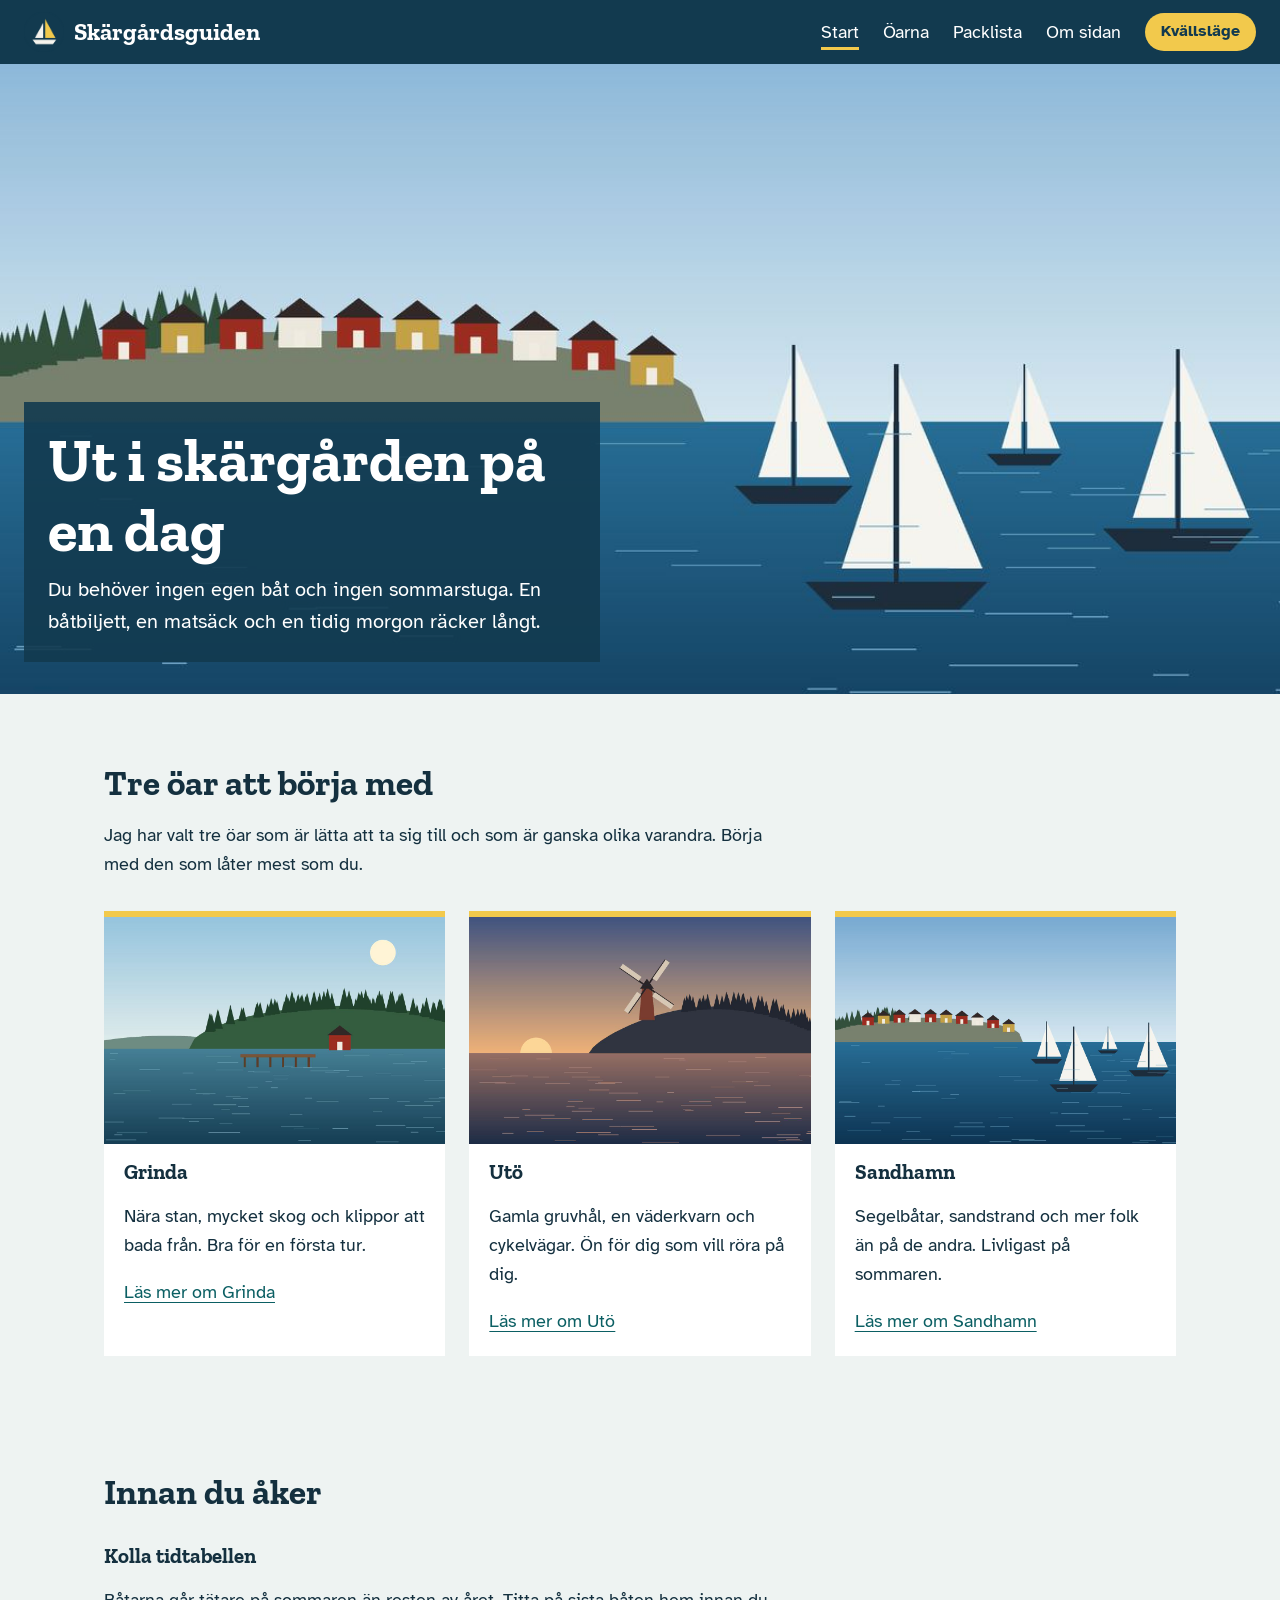
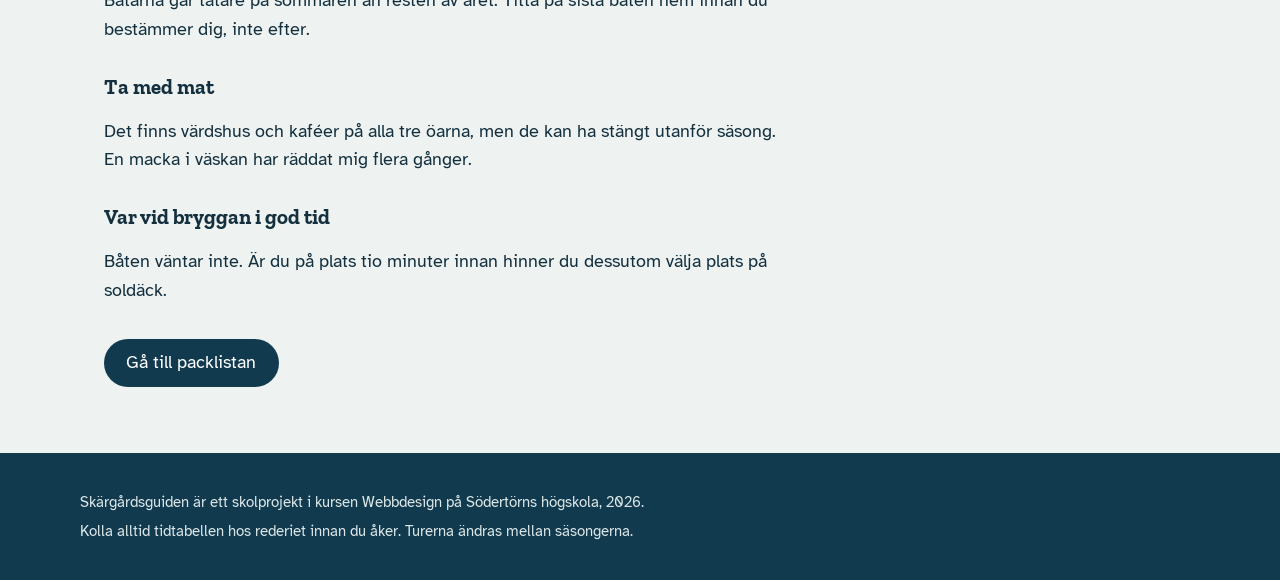
==== index.html @ 36936cd2 "updated site" ====
<!DOCTYPE html>
<html lang="sv">
<head>
  <meta charset="UTF-8">
  <meta name="viewport" content="width=device-width, initial-scale=1.0">
  <meta name="description" content="Tips för dig som vill göra en dagstur ut i Stockholms skärgård med båt.">
  <title>Skärgårdsguiden – dagsturer i Stockholms skärgård</title>

  <!-- Favicon: .ico för äldre webbläsare, .png för nyare och för mobilens hemskärm -->
  <link rel="icon" href="favicon.ico" sizes="any">
  <link rel="icon" href="img/favicon.png" type="image/png">
  <link rel="apple-touch-icon" href="img/favicon.png">

  <!-- Typsnitt från Google Fonts. Zilla Slab till rubriker, Atkinson Hyperlegible till brödtext
       (Atkinson är gjort för att vara lättläst, därför valde jag det) -->
  <link rel="preconnect" href="https://fonts.googleapis.com">
  <link rel="preconnect" href="https://fonts.gstatic.com" crossorigin>
  <link href="https://fonts.googleapis.com/css2?family=Atkinson+Hyperlegible:wght@400;700&family=Zilla+Slab:wght@500;700&display=swap" rel="stylesheet">

  <!-- All formatering ligger i en och samma CSS-fil -->
  <link rel="stylesheet" href="css/style.css">

  <!-- defer = scriptet körs först när hela sidan har laddats -->
  <script src="js/script.js" defer></script>
</head>
<body>
  <!-- Länk för den som navigerar med tangentbord, syns bara när den får fokus -->
  <a class="hoppa" href="#innehall">Hoppa till innehållet</a>

  <header class="sidhuvud">
    <a class="logga" href="index.html">
      <img src="img/favicon.png" alt="" width="40" height="40">
      Skärgårdsguiden
    </a>

    <!-- Menyknappen visas bara på smala skärmar (se CSS) -->
    <button id="meny-knapp" class="meny-knapp" aria-expanded="false" aria-controls="meny">Meny</button>

    <nav id="meny" class="meny" aria-label="Huvudmeny">
      <ul>
        <li><a href="index.html" aria-current="page">Start</a></li>
        <li><a href="oar.html">Öarna</a></li>
        <li><a href="packlista.html">Packlista</a></li>
        <li><a href="om.html">Om sidan</a></li>
      </ul>
    </nav>

    <button id="kvall-knapp" class="kvall-knapp" aria-pressed="false">Kvällsläge</button>
  </header>

  <main id="innehall">
    <!-- Stor bild överst med rubriken ovanpå -->
    <section class="hero">
      <img src="img/sandhamn.jpg" alt="Illustration av segelbåtar på blått vatten framför en ö med röda och gula trähus." width="1200" height="800">
      <div class="hero-text">
        <h1>Ut i skärgården på en dag</h1>
        <p>Du behöver ingen egen båt och ingen sommarstuga. En båtbiljett, en matsäck och en tidig morgon räcker långt.</p>
      </div>
    </section>

    <section class="sektion">
      <h2>Tre öar att börja med</h2>
      <p class="smal">Jag har valt tre öar som är lätta att ta sig till och som är ganska olika varandra. Börja med den som låter mest som du.</p>

      <div class="kort-rutnat">
        <article class="kort">
          <img src="img/grinda.jpg" alt="Illustration av en skogsklädd ö med en träbrygga och en röd stuga vid vattnet." width="1200" height="800" loading="lazy">
          <h3>Grinda</h3>
          <p>Nära stan, mycket skog och klippor att bada från. Bra för en första tur.</p>
          <a href="oar.html#grinda">Läs mer om Grinda</a>
        </article>

        <article class="kort">
          <img src="img/uto.jpg" alt="Illustration av en väderkvarn på en bergig ö i solnedgång." width="1200" height="800" loading="lazy">
          <h3>Utö</h3>
          <p>Gamla gruvhål, en väderkvarn och cykelvägar. Ön för dig som vill röra på dig.</p>
          <a href="oar.html#uto">Läs mer om Utö</a>
        </article>

        <article class="kort">
          <img src="img/sandhamn.jpg" alt="Illustration av segelbåtar framför en rad små trähus." width="1200" height="800" loading="lazy">
          <h3>Sandhamn</h3>
          <p>Segelbåtar, sandstrand och mer folk än på de andra. Livligast på sommaren.</p>
          <a href="oar.html#sandhamn">Läs mer om Sandhamn</a>
        </article>
      </div>
    </section>

    <section class="sektion smal">
      <h2>Innan du åker</h2>

      <h3>Kolla tidtabellen</h3>
      <p>Båtarna går tätare på sommaren än resten av året. Titta på sista båten hem innan du bestämmer dig, inte efter.</p>

      <h3>Ta med mat</h3>
      <p>Det finns värdshus och kaféer på alla tre öarna, men de kan ha stängt utanför säsong. En macka i väskan har räddat mig flera gånger.</p>

      <h3>Var vid bryggan i god tid</h3>
      <p>Båten väntar inte. Är du på plats tio minuter innan hinner du dessutom välja plats på soldäck.</p>

      <p><a class="knapp-lank" href="packlista.html">Gå till packlistan</a></p>
    </section>
  </main>

  <footer class="sidfot">
    <p>Skärgårdsguiden är ett skolprojekt i kursen Webbdesign på Södertörns högskola, 2026.</p>
    <p>Kolla alltid tidtabellen hos rederiet innan du åker. Turerna ändras mellan säsongerna.</p>
  </footer>
</body>
</html>
---- css/style.css ----
/* =========================================================
   style.css – Skärgårdsguiden
   All formatering för sidan finns i den här filen.
   Ordning: färger/variabler, grund, sidhuvud, innehåll,
   packlistan, sidfot, kvällsläge, mobil.
   ========================================================= */


/* ---------- Färger och mått ----------
   Jag samlar färgerna i variabler här uppe. Då behöver jag
   bara ändra på ett ställe, och kvällsläget kan byta ut dem
   längre ner i filen. */
:root {
  --bakgrund: #eef3f2;    /* ljus, lite grå himmel */
  --yta: #ffffff;         /* bakgrund på korten */
  --text: #14303f;        /* mörkt havsblått istället för svart */
  --text-ljus: #4a5f69;   /* för bildtexter och sidfot */
  --lank: #0b5f63;        /* mörk turkos, klarar kontrastkraven */
  --lav: #f2c94c;         /* gul som laven på klipporna */
  --hav: #123a4f;         /* sidhuvud och sidfot */

  --rubrik-font: "Zilla Slab", Georgia, serif;
  --text-font: "Atkinson Hyperlegible", Arial, sans-serif;
  --max-bredd: 70rem;
}


/* ---------- Grund ---------- */

/* box-sizing gör att padding räknas in i bredden, mycket lättare att räkna med */
* {
  box-sizing: border-box;
}

body {
  margin: 0;
  background-color: var(--bakgrund);
  color: var(--text);
  font-family: var(--text-font);
  font-size: 1.125rem;
  line-height: 1.6;
}

h1, h2, h3 {
  font-family: var(--rubrik-font);
  line-height: 1.15;
  margin: 1.5em 0 0.4em;
}

h1 { font-size: clamp(2.2rem, 6vw, 3.8rem); }
h2 { font-size: clamp(1.6rem, 3.5vw, 2.2rem); }
h3 { font-size: 1.3rem; }

/* Bilder ska aldrig bli bredare än det de ligger i */
img {
  max-width: 100%;
  height: auto;
  display: block;
}

a {
  color: var(--lank);
  text-underline-offset: 0.2em;
}

a:hover {
  text-decoration-thickness: 3px;
}

/* Tydlig ram när man tabbar runt med tangentbordet */
:focus-visible {
  outline: 3px solid var(--lav);
  outline-offset: 3px;
}

/* "Hoppa till innehållet" ligger utanför skärmen tills den får fokus */
.hoppa {
  position: absolute;
  left: -999px;
  background: var(--lav);
  color: var(--hav);
  padding: 0.5rem 1rem;
}

.hoppa:focus {
  left: 1rem;
  top: 1rem;
}


/* ---------- Sidhuvud och meny ---------- */

.sidhuvud {
  background-color: var(--hav);
  padding: 0.75rem 1.5rem;
  display: flex;
  align-items: center;
  gap: 1.5rem;
  flex-wrap: wrap;
}

.logga {
  display: flex;
  align-items: center;
  gap: 0.6rem;
  color: #fff;
  font-family: var(--rubrik-font);
  font-size: 1.5rem;
  font-weight: 700;
  text-decoration: none;
  margin-right: auto; /* trycker resten av sidhuvudet åt höger */
}

.meny ul {
  list-style: none;
  margin: 0;
  padding: 0;
  display: flex;
  gap: 1.5rem;
}

.meny a {
  color: #fff;
  text-decoration: none;
  padding: 0.3rem 0;
}

/* Den sida man är på får en gul linje under sig */
.meny a[aria-current="page"],
.meny a:hover {
  border-bottom: 3px solid var(--lav);
}

/* Gemensam stil för båda knapparna i sidhuvudet */
.meny-knapp,
.kvall-knapp {
  font: inherit;
  font-size: 1rem;
  cursor: pointer;
  border-radius: 2rem;
  padding: 0.4rem 1rem;
}

.kvall-knapp {
  background-color: var(--lav);
  color: var(--hav);
  border: none;
  font-weight: 700;
}

/* Menyknappen behövs inte på stor skärm */
.meny-knapp {
  display: none;
  background: none;
  color: #fff;
  border: 2px solid #fff;
}


/* ---------- Startsidans stora bild ---------- */

.hero {
  position: relative; /* så att texten kan placeras ovanpå bilden */
}

.hero img {
  width: 100%;
  height: 70vh;
  min-height: 24rem;
  object-fit: cover; /* beskär bilden istället för att trycka ihop den */
}

.hero-text {
  position: absolute;
  left: 1.5rem;
  right: 1.5rem;
  bottom: 2rem;
  max-width: 36rem;
  padding: 1.5rem;
  color: #fff;
  /* Mörk, lite genomskinlig ruta så texten går att läsa mot bilden */
  background-color: rgba(18, 58, 79, 0.9);
}

.hero-text h1 {
  margin: 0 0 0.5rem;
}

.hero-text p {
  margin: 0;
  font-size: 1.25rem;
}


/* ---------- Innehåll ---------- */

.sektion {
  max-width: var(--max-bredd);
  margin: 0 auto;
  padding: 1rem 1.5rem 3rem;
}

/* Smal spalt för löptext, långa rader är jobbiga att läsa */
.smal {
  max-width: 42rem;
}

/* På en hel sektion: sektionen är lika bred som de andra
   (så allt börjar vid samma vänsterkant), men texten inuti hålls smal */
.sektion.smal {
  max-width: var(--max-bredd);
}

.sektion.smal > * {
  max-width: 42rem;
}

/* Korten på startsidan. Grid fixar kolumnerna själv:
   så många som får plats, minst 16rem breda */
.kort-rutnat {
  display: grid;
  grid-template-columns: repeat(auto-fit, minmax(16rem, 1fr));
  gap: 1.5rem;
  margin-top: 2rem;
}

.kort {
  background-color: var(--yta);
  border-top: 6px solid var(--lav);
  padding-bottom: 1.25rem;
}

/* Allt i kortet utom bilden får luft på sidorna */
.kort h3,
.kort p,
.kort a {
  margin-left: 1.25rem;
  margin-right: 1.25rem;
}

.kort h3 {
  margin-top: 1rem;
}

/* Knappliknande länk */
.knapp-lank {
  display: inline-block;
  background-color: var(--hav);
  color: #fff;
  padding: 0.6rem 1.4rem;
  border-radius: 2rem;
  text-decoration: none;
  margin-top: 1rem;
}

.knapp-lank:hover {
  background-color: var(--lank);
}


/* ---------- Öarna ---------- */

.snabblankar {
  display: flex;
  gap: 1.5rem;
  padding: 0;
  list-style: none;
}

/* Varje ö: bild till vänster, text till höger (på stor skärm) */
.o-sektion {
  max-width: var(--max-bredd);
  margin: 0 auto 4rem;
  padding: 0 1.5rem;
  display: grid;
  grid-template-columns: 1fr 1fr;
  column-gap: 2.5rem;
  scroll-margin-top: 1rem; /* lite luft när man hoppar hit via länk */
}

/* Rubriken går över båda kolumnerna */
.o-sektion h2 {
  grid-column: 1 / -1;
}

/* Varannan ö får bilden till höger, så det inte blir så stelt */
.o-sektion:nth-of-type(even) figure {
  order: 2;
}

figure {
  margin: 0;
}

figcaption {
  font-size: 0.95rem;
  color: var(--text-ljus);
  margin-top: 0.4rem;
}

.o-text h3 {
  margin-top: 1.2em;
}


/* ---------- Packlistan ---------- */

.stapel-ram {
  background-color: var(--yta);
  border: 2px solid var(--hav);
  border-radius: 2rem;
  height: 1.5rem;
  overflow: hidden;
}

/* Bredden börjar på 0 och sätts sedan av JavaScript */
.stapel {
  background-color: var(--lav);
  height: 100%;
  width: 0;
  transition: width 0.3s;
}

.raknare {
  font-weight: 700;
}

.packlista {
  list-style: none;
  padding: 0;
}

.packlista li {
  border-bottom: 1px solid #c9d6d6;
}

.packlista label {
  display: block;
  padding: 0.6rem 0;
  cursor: pointer;
}

.packlista input {
  width: 1.2rem;
  height: 1.2rem;
  margin-right: 0.6rem;
  accent-color: var(--hav);
}

/* Det man har bockat i blir genomstruket */
.packlista label:has(input:checked) {
  text-decoration: line-through;
  color: var(--text-ljus);
}


/* ---------- Sidfot ---------- */

.sidfot {
  background-color: var(--hav);
  color: #dbe6e6;
  padding: 2rem 1.5rem;
  font-size: 0.95rem;
}

.sidfot p {
  max-width: var(--max-bredd);
  margin: 0.3rem auto;
}


/* ---------- Kvällsläge ----------
   JavaScript lägger till klassen "kvall" på <body>.
   Då byts färgvariablerna ut och hela sidan blir mörk. */
body.kvall {
  --bakgrund: #16232c;
  --yta: #1f3240;
  --text: #ece4d4;
  --text-ljus: #b3c0c4;
  --lank: #f2c94c;
  --hav: #0c1a22;
}

body.kvall .packlista li {
  border-color: #34495a;
}

body.kvall .packlista input {
  accent-color: var(--lav);
}

/* Den mörka knapplänken behöver en ljus kant i kvällsläget */
body.kvall .knapp-lank {
  border: 2px solid var(--lav);
}

body.kvall .knapp-lank:hover {
  background-color: var(--yta);
  color: #fff;
}


/* ---------- Mobil ---------- */

/* Inga animationer för den som har valt bort det i sin dator */
@media (prefers-reduced-motion: reduce) {
  .stapel {
    transition: none;
  }
}

@media (max-width: 760px) {
  body {
    font-size: 1.05rem;
  }

  .sidhuvud {
    gap: 0.75rem;
    padding: 0.75rem 1rem;
  }

  .logga {
    font-size: 1rem;
  }

  .logga img {
    width: 30px;
    height: 30px;
  }

  .meny-knapp {
    display: block;
  }

  /* Lite mindre knappar så att allt får plats på en rad */
  .meny-knapp,
  .kvall-knapp {
    font-size: 0.9rem;
    padding: 0.3rem 0.7rem;
  }

  .sidhuvud {
    gap: 0.5rem;
  }

  /* Menyn är dold tills man trycker på knappen */
  .meny {
    display: none;
    width: 100%;
    order: 3; /* hamnar under logga och knappar */
  }

  .meny.oppen {
    display: block;
  }

  .meny ul {
    flex-direction: column;
    gap: 0.5rem;
  }

  /* Öarna: en kolumn, bilden alltid först */
  .o-sektion {
    grid-template-columns: 1fr;
  }

  .o-sektion:nth-of-type(even) figure {
    order: 0;
  }

  .hero img {
    height: 60vh;
  }
}
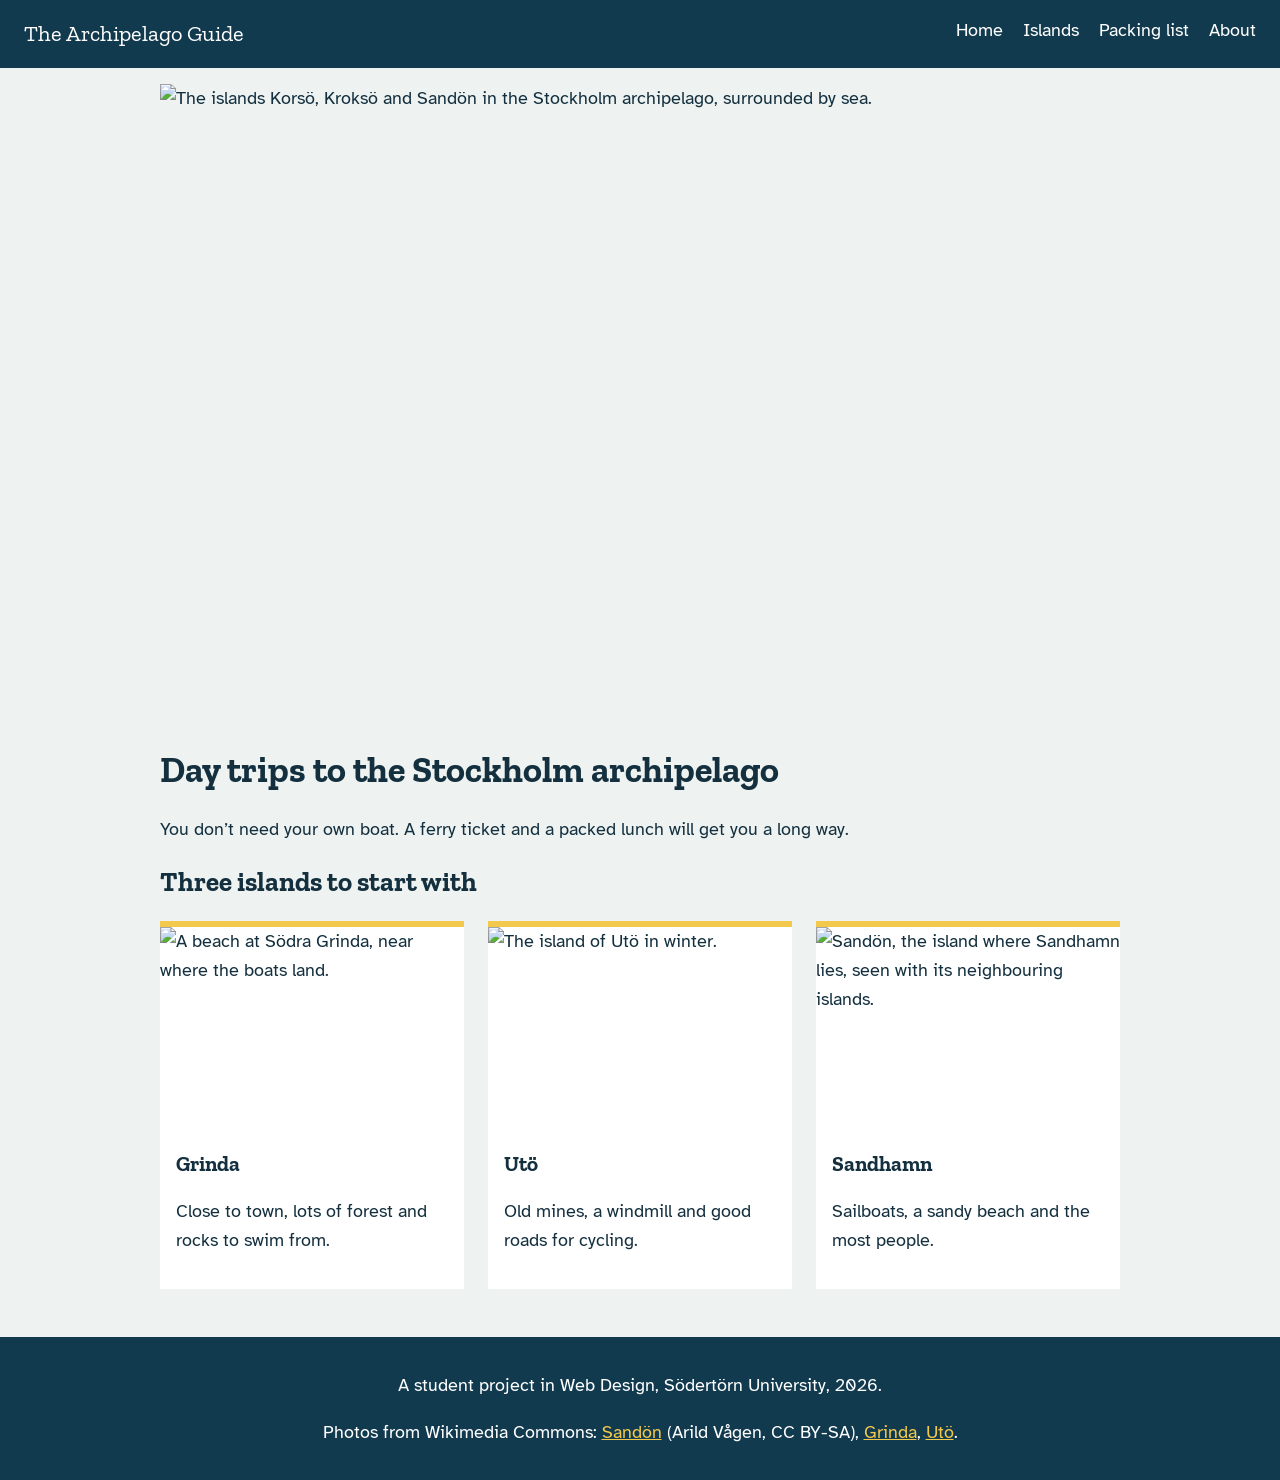
==== commit a46964ed: "added files" ====
--- a/index.html
+++ b/index.html
@@ -1,110 +1,66 @@
 <!DOCTYPE html>
-<html lang="sv">
+<html lang="en">
 <head>
   <meta charset="UTF-8">
   <meta name="viewport" content="width=device-width, initial-scale=1.0">
-  <meta name="description" content="Tips för dig som vill göra en dagstur ut i Stockholms skärgård med båt.">
-  <title>Skärgårdsguiden – dagsturer i Stockholms skärgård</title>
+  <title>The Archipelago Guide</title>
 
-  <!-- Favicon: .ico för äldre webbläsare, .png för nyare och för mobilens hemskärm -->
-  <link rel="icon" href="favicon.ico" sizes="any">
+  <!-- Favicons: .ico for older browsers, .png for the rest -->
+  <link rel="icon" href="favicon.ico">
   <link rel="icon" href="img/favicon.png" type="image/png">
-  <link rel="apple-touch-icon" href="img/favicon.png">
 
-  <!-- Typsnitt från Google Fonts. Zilla Slab till rubriker, Atkinson Hyperlegible till brödtext
-       (Atkinson är gjort för att vara lättläst, därför valde jag det) -->
-  <link rel="preconnect" href="https://fonts.googleapis.com">
-  <link rel="preconnect" href="https://fonts.gstatic.com" crossorigin>
-  <link href="https://fonts.googleapis.com/css2?family=Atkinson+Hyperlegible:wght@400;700&family=Zilla+Slab:wght@500;700&display=swap" rel="stylesheet">
-
-  <!-- All formatering ligger i en och samma CSS-fil -->
+  <!-- Font from Google Fonts, then my own stylesheet -->
+  <link href="https://fonts.googleapis.com/css2?family=Atkinson+Hyperlegible:wght@400;700&family=Zilla+Slab:wght@700&display=swap" rel="stylesheet">
   <link rel="stylesheet" href="css/style.css">
-
-  <!-- defer = scriptet körs först när hela sidan har laddats -->
-  <script src="js/script.js" defer></script>
 </head>
 <body>
-  <!-- Länk för den som navigerar med tangentbord, syns bara när den får fokus -->
-  <a class="hoppa" href="#innehall">Hoppa till innehållet</a>
-
-  <header class="sidhuvud">
-    <a class="logga" href="index.html">
-      <img src="img/favicon.png" alt="" width="40" height="40">
-      Skärgårdsguiden
-    </a>
-
-    <!-- Menyknappen visas bara på smala skärmar (se CSS) -->
-    <button id="meny-knapp" class="meny-knapp" aria-expanded="false" aria-controls="meny">Meny</button>
-
-    <nav id="meny" class="meny" aria-label="Huvudmeny">
-      <ul>
-        <li><a href="index.html" aria-current="page">Start</a></li>
-        <li><a href="oar.html">Öarna</a></li>
-        <li><a href="packlista.html">Packlista</a></li>
-        <li><a href="om.html">Om sidan</a></li>
-      </ul>
+  <header>
+    <a class="logo" href="index.html">The Archipelago Guide</a>
+    <nav>
+      <a href="index.html">Home</a>
+      <a href="islands.html">Islands</a>
+      <a href="packing.html">Packing list</a>
+      <a href="about.html">About</a>
     </nav>
-
-    <button id="kvall-knapp" class="kvall-knapp" aria-pressed="false">Kvällsläge</button>
   </header>
 
-  <main id="innehall">
-    <!-- Stor bild överst med rubriken ovanpå -->
-    <section class="hero">
-      <img src="img/sandhamn.jpg" alt="Illustration av segelbåtar på blått vatten framför en ö med röda och gula trähus." width="1200" height="800">
-      <div class="hero-text">
-        <h1>Ut i skärgården på en dag</h1>
-        <p>Du behöver ingen egen båt och ingen sommarstuga. En båtbiljett, en matsäck och en tidig morgon räcker långt.</p>
-      </div>
-    </section>
+  <main>
+    <!-- The photos are linked straight from Wikimedia Commons.
+         ?width=960 asks Wikimedia for a smaller copy so the page loads faster -->
+    <img class="hero" src="https://commons.wikimedia.org/wiki/Special:FilePath/Kors%C3%B6_Kroks%C3%B6_Sand%C3%B6n_February_2013.jpg?width=960" alt="The islands Korsö, Kroksö and Sandön in the Stockholm archipelago, surrounded by sea.">
 
-    <section class="sektion">
-      <h2>Tre öar att börja med</h2>
-      <p class="smal">Jag har valt tre öar som är lätta att ta sig till och som är ganska olika varandra. Börja med den som låter mest som du.</p>
+    <h1>Day trips to the Stockholm archipelago</h1>
+    <p>You don’t need your own boat. A ferry ticket and a packed lunch will get you a long way.</p>
 
-      <div class="kort-rutnat">
-        <article class="kort">
-          <img src="img/grinda.jpg" alt="Illustration av en skogsklädd ö med en träbrygga och en röd stuga vid vattnet." width="1200" height="800" loading="lazy">
-          <h3>Grinda</h3>
-          <p>Nära stan, mycket skog och klippor att bada från. Bra för en första tur.</p>
-          <a href="oar.html#grinda">Läs mer om Grinda</a>
-        </article>
+    <h2>Three islands to start with</h2>
 
-        <article class="kort">
-          <img src="img/uto.jpg" alt="Illustration av en väderkvarn på en bergig ö i solnedgång." width="1200" height="800" loading="lazy">
-          <h3>Utö</h3>
-          <p>Gamla gruvhål, en väderkvarn och cykelvägar. Ön för dig som vill röra på dig.</p>
-          <a href="oar.html#uto">Läs mer om Utö</a>
-        </article>
-
-        <article class="kort">
-          <img src="img/sandhamn.jpg" alt="Illustration av segelbåtar framför en rad små trähus." width="1200" height="800" loading="lazy">
-          <h3>Sandhamn</h3>
-          <p>Segelbåtar, sandstrand och mer folk än på de andra. Livligast på sommaren.</p>
-          <a href="oar.html#sandhamn">Läs mer om Sandhamn</a>
-        </article>
-      </div>
-    </section>
-
-    <section class="sektion smal">
-      <h2>Innan du åker</h2>
-
-      <h3>Kolla tidtabellen</h3>
-      <p>Båtarna går tätare på sommaren än resten av året. Titta på sista båten hem innan du bestämmer dig, inte efter.</p>
-
-      <h3>Ta med mat</h3>
-      <p>Det finns värdshus och kaféer på alla tre öarna, men de kan ha stängt utanför säsong. En macka i väskan har räddat mig flera gånger.</p>
-
-      <h3>Var vid bryggan i god tid</h3>
-      <p>Båten väntar inte. Är du på plats tio minuter innan hinner du dessutom välja plats på soldäck.</p>
-
-      <p><a class="knapp-lank" href="packlista.html">Gå till packlistan</a></p>
-    </section>
+    <!-- The three cards are laid out with CSS grid -->
+    <div class="cards">
+      <article>
+        <img src="https://commons.wikimedia.org/wiki/Special:FilePath/Beach_at_S%C3%B6dra_Grinda.jpg?width=640" alt="A beach at Södra Grinda, near where the boats land.">
+        <h3>Grinda</h3>
+        <p>Close to town, lots of forest and rocks to swim from.</p>
+      </article>
+      <article>
+        <img src="https://commons.wikimedia.org/wiki/Special:FilePath/Uto_vinter_1.jpg?width=640" alt="The island of Utö in winter.">
+        <h3>Utö</h3>
+        <p>Old mines, a windmill and good roads for cycling.</p>
+      </article>
+      <article>
+        <img src="https://commons.wikimedia.org/wiki/Special:FilePath/Kors%C3%B6_Kroks%C3%B6_Sand%C3%B6n_February_2013.jpg?width=640" alt="Sandön, the island where Sandhamn lies, seen with its neighbouring islands.">
+        <h3>Sandhamn</h3>
+        <p>Sailboats, a sandy beach and the most people.</p>
+      </article>
+    </div>
   </main>
 
-  <footer class="sidfot">
-    <p>Skärgårdsguiden är ett skolprojekt i kursen Webbdesign på Södertörns högskola, 2026.</p>
-    <p>Kolla alltid tidtabellen hos rederiet innan du åker. Turerna ändras mellan säsongerna.</p>
+  <footer>
+    <p>A student project in Web Design, Södertörn University, 2026.</p>
+    <!-- The photos have Creative Commons licences, so they need credits -->
+    <p>Photos from Wikimedia Commons:
+      <a href="https://commons.wikimedia.org/wiki/File:Kors%C3%B6_Kroks%C3%B6_Sand%C3%B6n_February_2013.jpg">Sandön</a> (Arild Vågen, CC BY-SA),
+      <a href="https://commons.wikimedia.org/wiki/File:Beach_at_S%C3%B6dra_Grinda.jpg">Grinda</a>,
+      <a href="https://commons.wikimedia.org/wiki/File:Uto_vinter_1.jpg">Utö</a>.</p>
   </footer>
 </body>
 </html>
--- a/css/style.css
+++ b/css/style.css
@@ -1,474 +1,133 @@
-/* =========================================================
-   style.css – Skärgårdsguiden
-   All formatering för sidan finns i den här filen.
-   Ordning: färger/variabler, grund, sidhuvud, innehåll,
-   packlistan, sidfot, kvällsläge, mobil.
-   ========================================================= */
+/* style.css – The Archipelago Guide */
 
-
-/* ---------- Färger och mått ----------
-   Jag samlar färgerna i variabler här uppe. Då behöver jag
-   bara ändra på ett ställe, och kvällsläget kan byta ut dem
-   längre ner i filen. */
+/* Colours and fonts in one place, so I only change them here */
 :root {
-  --bakgrund: #eef3f2;    /* ljus, lite grå himmel */
-  --yta: #ffffff;         /* bakgrund på korten */
-  --text: #14303f;        /* mörkt havsblått istället för svart */
-  --text-ljus: #4a5f69;   /* för bildtexter och sidfot */
-  --lank: #0b5f63;        /* mörk turkos, klarar kontrastkraven */
-  --lav: #f2c94c;         /* gul som laven på klipporna */
-  --hav: #123a4f;         /* sidhuvud och sidfot */
-
-  --rubrik-font: "Zilla Slab", Georgia, serif;
-  --text-font: "Atkinson Hyperlegible", Arial, sans-serif;
-  --max-bredd: 70rem;
-}
-
-
-/* ---------- Grund ---------- */
-
-/* box-sizing gör att padding räknas in i bredden, mycket lättare att räkna med */
-* {
-  box-sizing: border-box;
+  --sea: #123a4f;
+  --yellow: #f2c94c;
+  --bg: #eef3f2;
+  --text: #14303f;
+  --heading-font: "Zilla Slab", Georgia, serif;
+  --body-font: "Atkinson Hyperlegible", Arial, sans-serif;
 }
 
 body {
   margin: 0;
-  background-color: var(--bakgrund);
+  background: var(--bg);
   color: var(--text);
-  font-family: var(--text-font);
+  font-family: var(--body-font);
   font-size: 1.125rem;
   line-height: 1.6;
 }
 
 h1, h2, h3 {
-  font-family: var(--rubrik-font);
-  line-height: 1.15;
-  margin: 1.5em 0 0.4em;
+  font-family: var(--heading-font);
+  line-height: 1.2;
 }
 
-h1 { font-size: clamp(2.2rem, 6vw, 3.8rem); }
-h2 { font-size: clamp(1.6rem, 3.5vw, 2.2rem); }
-h3 { font-size: 1.3rem; }
-
-/* Bilder ska aldrig bli bredare än det de ligger i */
+/* Images never get wider than their box */
 img {
   max-width: 100%;
   height: auto;
   display: block;
 }
 
-a {
-  color: var(--lank);
-  text-underline-offset: 0.2em;
+/* Header: logo on the left, menu on the right.
+   flex-wrap lets the menu drop down a line on small screens */
+header {
+  background: var(--sea);
+  padding: 1rem 1.5rem;
+  display: flex;
+  flex-wrap: wrap;
+  justify-content: space-between;
+  gap: 1rem;
 }
 
-a:hover {
-  text-decoration-thickness: 3px;
+header a {
+  color: white;
+  text-decoration: none;
 }
 
-/* Tydlig ram när man tabbar runt med tangentbordet */
-:focus-visible {
-  outline: 3px solid var(--lav);
-  outline-offset: 3px;
+.logo {
+  font-family: var(--heading-font);
+  font-size: 1.4rem;
 }
 
-/* "Hoppa till innehållet" ligger utanför skärmen tills den får fokus */
-.hoppa {
-  position: absolute;
-  left: -999px;
-  background: var(--lav);
-  color: var(--hav);
-  padding: 0.5rem 1rem;
+nav {
+  display: flex;
+  gap: 1.25rem;
 }
 
-.hoppa:focus {
-  left: 1rem;
-  top: 1rem;
+nav a:hover {
+  border-bottom: 3px solid var(--yellow);
 }
 
-
-/* ---------- Sidhuvud och meny ---------- */
-
-.sidhuvud {
-  background-color: var(--hav);
-  padding: 0.75rem 1.5rem;
-  display: flex;
-  align-items: center;
-  gap: 1.5rem;
-  flex-wrap: wrap;
-}
-
-.logga {
-  display: flex;
-  align-items: center;
-  gap: 0.6rem;
-  color: #fff;
-  font-family: var(--rubrik-font);
-  font-size: 1.5rem;
-  font-weight: 700;
-  text-decoration: none;
-  margin-right: auto; /* trycker resten av sidhuvudet åt höger */
-}
-
-.meny ul {
-  list-style: none;
-  margin: 0;
-  padding: 0;
-  display: flex;
-  gap: 1.5rem;
-}
-
-.meny a {
-  color: #fff;
-  text-decoration: none;
-  padding: 0.3rem 0;
-}
-
-/* Den sida man är på får en gul linje under sig */
-.meny a[aria-current="page"],
-.meny a:hover {
-  border-bottom: 3px solid var(--lav);
-}
-
-/* Gemensam stil för båda knapparna i sidhuvudet */
-.meny-knapp,
-.kvall-knapp {
-  font: inherit;
-  font-size: 1rem;
-  cursor: pointer;
-  border-radius: 2rem;
-  padding: 0.4rem 1rem;
-}
-
-.kvall-knapp {
-  background-color: var(--lav);
-  color: var(--hav);
-  border: none;
-  font-weight: 700;
-}
-
-/* Menyknappen behövs inte på stor skärm */
-.meny-knapp {
-  display: none;
-  background: none;
-  color: #fff;
-  border: 2px solid #fff;
-}
-
-
-/* ---------- Startsidans stora bild ---------- */
-
-.hero {
-  position: relative; /* så att texten kan placeras ovanpå bilden */
-}
-
-.hero img {
-  width: 100%;
-  height: 70vh;
-  min-height: 24rem;
-  object-fit: cover; /* beskär bilden istället för att trycka ihop den */
-}
-
-.hero-text {
-  position: absolute;
-  left: 1.5rem;
-  right: 1.5rem;
-  bottom: 2rem;
-  max-width: 36rem;
-  padding: 1.5rem;
-  color: #fff;
-  /* Mörk, lite genomskinlig ruta så texten går att läsa mot bilden */
-  background-color: rgba(18, 58, 79, 0.9);
-}
-
-.hero-text h1 {
-  margin: 0 0 0.5rem;
-}
-
-.hero-text p {
-  margin: 0;
-  font-size: 1.25rem;
-}
-
-
-/* ---------- Innehåll ---------- */
-
-.sektion {
-  max-width: var(--max-bredd);
+/* Keeps the text in a readable column in the middle */
+main {
+  max-width: 60rem;
   margin: 0 auto;
   padding: 1rem 1.5rem 3rem;
 }
 
-/* Smal spalt för löptext, långa rader är jobbiga att läsa */
-.smal {
-  max-width: 42rem;
+.hero {
+  width: 100%;
 }
 
-/* På en hel sektion: sektionen är lika bred som de andra
-   (så allt börjar vid samma vänsterkant), men texten inuti hålls smal */
-.sektion.smal {
-  max-width: var(--max-bredd);
+/* Photos come in different shapes, so I crop them all to the same size */
+.hero,
+.cards img {
+  aspect-ratio: 3 / 2;
+  object-fit: cover;
 }
 
-.sektion.smal > * {
-  max-width: 42rem;
+footer a {
+  color: var(--yellow);
 }
 
-/* Korten på startsidan. Grid fixar kolumnerna själv:
-   så många som får plats, minst 16rem breda */
-.kort-rutnat {
+/* As many columns as fit, each at least 15rem wide */
+.cards {
   display: grid;
-  grid-template-columns: repeat(auto-fit, minmax(16rem, 1fr));
+  grid-template-columns: repeat(auto-fit, minmax(15rem, 1fr));
   gap: 1.5rem;
-  margin-top: 2rem;
 }
 
-.kort {
-  background-color: var(--yta);
-  border-top: 6px solid var(--lav);
-  padding-bottom: 1.25rem;
+.cards article {
+  background: white;
+  border-top: 6px solid var(--yellow);
+  padding-bottom: 1rem;
 }
 
-/* Allt i kortet utom bilden får luft på sidorna */
-.kort h3,
-.kort p,
-.kort a {
-  margin-left: 1.25rem;
-  margin-right: 1.25rem;
+.cards h3,
+.cards p {
+  padding: 0 1rem;
 }
 
-.kort h3 {
-  margin-top: 1rem;
-}
-
-/* Knappliknande länk */
-.knapp-lank {
-  display: inline-block;
-  background-color: var(--hav);
-  color: #fff;
-  padding: 0.6rem 1.4rem;
-  border-radius: 2rem;
-  text-decoration: none;
-  margin-top: 1rem;
-}
-
-.knapp-lank:hover {
-  background-color: var(--lank);
-}
-
-
-/* ---------- Öarna ---------- */
-
-.snabblankar {
-  display: flex;
-  gap: 1.5rem;
-  padding: 0;
-  list-style: none;
-}
-
-/* Varje ö: bild till vänster, text till höger (på stor skärm) */
-.o-sektion {
-  max-width: var(--max-bredd);
-  margin: 0 auto 4rem;
-  padding: 0 1.5rem;
-  display: grid;
-  grid-template-columns: 1fr 1fr;
-  column-gap: 2.5rem;
-  scroll-margin-top: 1rem; /* lite luft när man hoppar hit via länk */
-}
-
-/* Rubriken går över båda kolumnerna */
-.o-sektion h2 {
-  grid-column: 1 / -1;
-}
-
-/* Varannan ö får bilden till höger, så det inte blir så stelt */
-.o-sektion:nth-of-type(even) figure {
-  order: 2;
-}
-
-figure {
-  margin: 0;
-}
-
-figcaption {
-  font-size: 0.95rem;
-  color: var(--text-ljus);
-  margin-top: 0.4rem;
-}
-
-.o-text h3 {
-  margin-top: 1.2em;
-}
-
-
-/* ---------- Packlistan ---------- */
-
-.stapel-ram {
-  background-color: var(--yta);
-  border: 2px solid var(--hav);
-  border-radius: 2rem;
+/* Packing list */
+.bar-frame {
+  border: 2px solid var(--sea);
+  border-radius: 1rem;
   height: 1.5rem;
   overflow: hidden;
 }
 
-/* Bredden börjar på 0 och sätts sedan av JavaScript */
-.stapel {
-  background-color: var(--lav);
+#bar {
+  background: var(--yellow);
   height: 100%;
-  width: 0;
-  transition: width 0.3s;
+  width: 0; /* JavaScript makes this wider */
 }
 
-.raknare {
-  font-weight: 700;
-}
-
-.packlista {
+.checklist {
   list-style: none;
   padding: 0;
 }
 
-.packlista li {
-  border-bottom: 1px solid #c9d6d6;
+.checklist label {
+  display: block;
+  padding: 0.5rem 0;
 }
 
-.packlista label {
-  display: block;
-  padding: 0.6rem 0;
-  cursor: pointer;
+footer {
+  background: var(--sea);
+  color: white;
+  text-align: center;
+  padding: 1rem;
 }
-
-.packlista input {
-  width: 1.2rem;
-  height: 1.2rem;
-  margin-right: 0.6rem;
-  accent-color: var(--hav);
-}
-
-/* Det man har bockat i blir genomstruket */
-.packlista label:has(input:checked) {
-  text-decoration: line-through;
-  color: var(--text-ljus);
-}
-
-
-/* ---------- Sidfot ---------- */
-
-.sidfot {
-  background-color: var(--hav);
-  color: #dbe6e6;
-  padding: 2rem 1.5rem;
-  font-size: 0.95rem;
-}
-
-.sidfot p {
-  max-width: var(--max-bredd);
-  margin: 0.3rem auto;
-}
-
-
-/* ---------- Kvällsläge ----------
-   JavaScript lägger till klassen "kvall" på <body>.
-   Då byts färgvariablerna ut och hela sidan blir mörk. */
-body.kvall {
-  --bakgrund: #16232c;
-  --yta: #1f3240;
-  --text: #ece4d4;
-  --text-ljus: #b3c0c4;
-  --lank: #f2c94c;
-  --hav: #0c1a22;
-}
-
-body.kvall .packlista li {
-  border-color: #34495a;
-}
-
-body.kvall .packlista input {
-  accent-color: var(--lav);
-}
-
-/* Den mörka knapplänken behöver en ljus kant i kvällsläget */
-body.kvall .knapp-lank {
-  border: 2px solid var(--lav);
-}
-
-body.kvall .knapp-lank:hover {
-  background-color: var(--yta);
-  color: #fff;
-}
-
-
-/* ---------- Mobil ---------- */
-
-/* Inga animationer för den som har valt bort det i sin dator */
-@media (prefers-reduced-motion: reduce) {
-  .stapel {
-    transition: none;
-  }
-}
-
-@media (max-width: 760px) {
-  body {
-    font-size: 1.05rem;
-  }
-
-  .sidhuvud {
-    gap: 0.75rem;
-    padding: 0.75rem 1rem;
-  }
-
-  .logga {
-    font-size: 1rem;
-  }
-
-  .logga img {
-    width: 30px;
-    height: 30px;
-  }
-
-  .meny-knapp {
-    display: block;
-  }
-
-  /* Lite mindre knappar så att allt får plats på en rad */
-  .meny-knapp,
-  .kvall-knapp {
-    font-size: 0.9rem;
-    padding: 0.3rem 0.7rem;
-  }
-
-  .sidhuvud {
-    gap: 0.5rem;
-  }
-
-  /* Menyn är dold tills man trycker på knappen */
-  .meny {
-    display: none;
-    width: 100%;
-    order: 3; /* hamnar under logga och knappar */
-  }
-
-  .meny.oppen {
-    display: block;
-  }
-
-  .meny ul {
-    flex-direction: column;
-    gap: 0.5rem;
-  }
-
-  /* Öarna: en kolumn, bilden alltid först */
-  .o-sektion {
-    grid-template-columns: 1fr;
-  }
-
-  .o-sektion:nth-of-type(even) figure {
-    order: 0;
-  }
-
-  .hero img {
-    height: 60vh;
-  }
-}
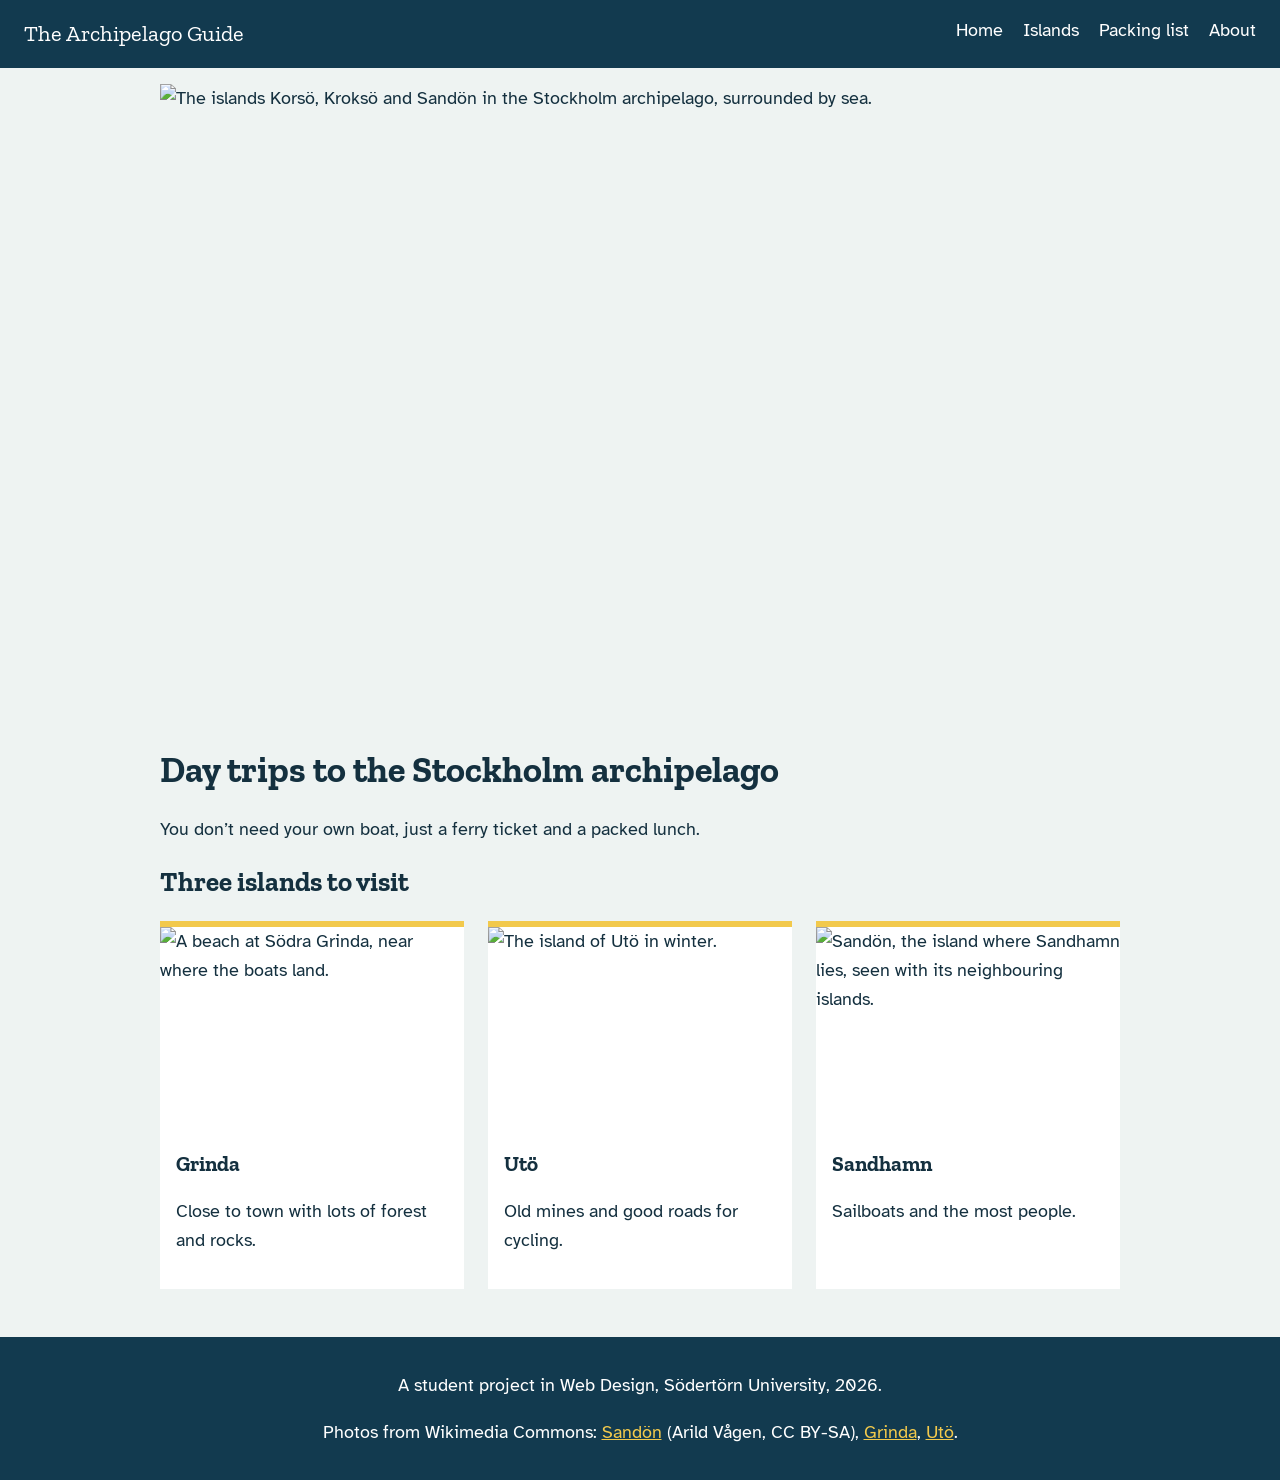
==== commit 55a8f72e: "updated" ====
--- a/index.html
+++ b/index.html
@@ -3,7 +3,7 @@
 <head>
   <meta charset="UTF-8">
   <meta name="viewport" content="width=device-width, initial-scale=1.0">
-  <title>The Archipelago Guide</title>
+  <title>Austin's Guide to the Archipelago</title>
 
   <!-- Favicons: .ico for older browsers, .png for the rest -->
   <link rel="icon" href="favicon.ico">
@@ -30,26 +30,26 @@
     <img class="hero" src="https://commons.wikimedia.org/wiki/Special:FilePath/Kors%C3%B6_Kroks%C3%B6_Sand%C3%B6n_February_2013.jpg?width=960" alt="The islands Korsö, Kroksö and Sandön in the Stockholm archipelago, surrounded by sea.">
 
     <h1>Day trips to the Stockholm archipelago</h1>
-    <p>You don’t need your own boat. A ferry ticket and a packed lunch will get you a long way.</p>
+    <p>You don’t need your own boat, just a ferry ticket and a packed lunch.</p>
 
-    <h2>Three islands to start with</h2>
+    <h2>Three islands to visit</h2>
 
     <!-- The three cards are laid out with CSS grid -->
     <div class="cards">
       <article>
         <img src="https://commons.wikimedia.org/wiki/Special:FilePath/Beach_at_S%C3%B6dra_Grinda.jpg?width=640" alt="A beach at Södra Grinda, near where the boats land.">
         <h3>Grinda</h3>
-        <p>Close to town, lots of forest and rocks to swim from.</p>
+        <p>Close to town with lots of forest and rocks.</p>
       </article>
       <article>
         <img src="https://commons.wikimedia.org/wiki/Special:FilePath/Uto_vinter_1.jpg?width=640" alt="The island of Utö in winter.">
         <h3>Utö</h3>
-        <p>Old mines, a windmill and good roads for cycling.</p>
+        <p>Old mines and good roads for cycling.</p>
       </article>
       <article>
         <img src="https://commons.wikimedia.org/wiki/Special:FilePath/Kors%C3%B6_Kroks%C3%B6_Sand%C3%B6n_February_2013.jpg?width=640" alt="Sandön, the island where Sandhamn lies, seen with its neighbouring islands.">
         <h3>Sandhamn</h3>
-        <p>Sailboats, a sandy beach and the most people.</p>
+        <p>Sailboats and the most people.</p>
       </article>
     </div>
   </main>
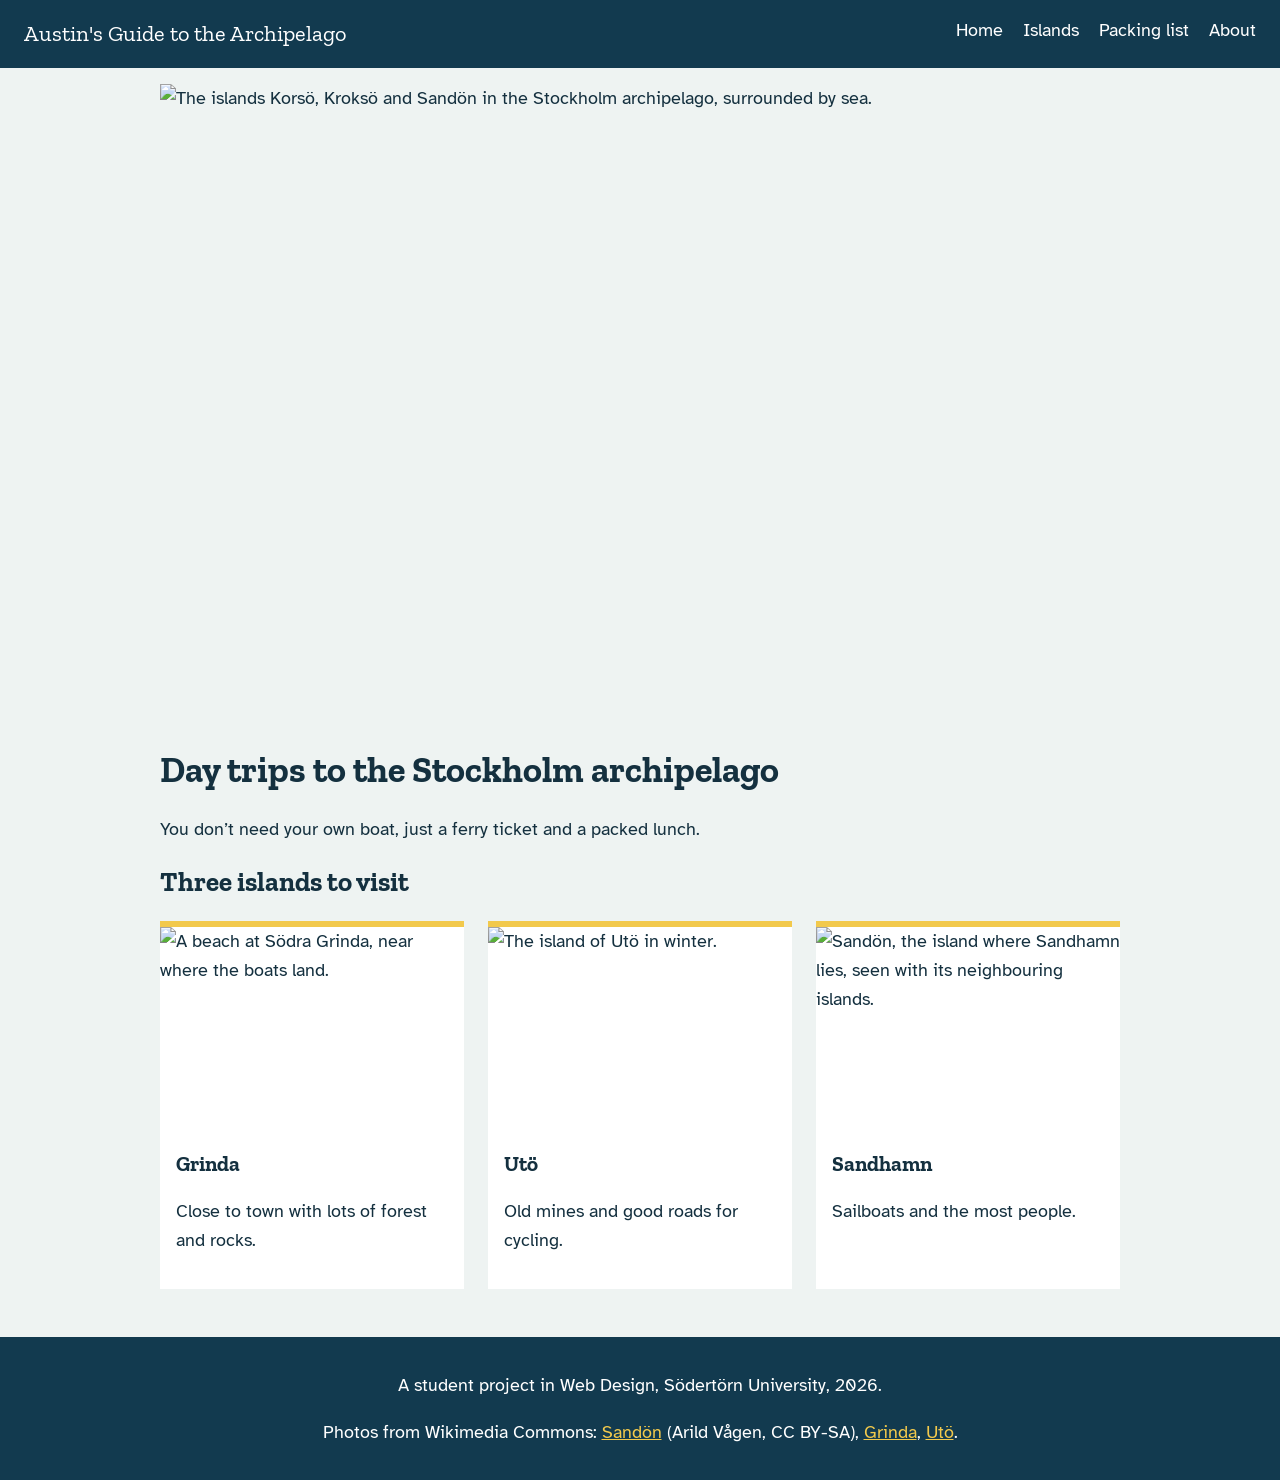
==== commit a223aecd: "update title" ====
--- a/index.html
+++ b/index.html
@@ -15,7 +15,7 @@
 </head>
 <body>
   <header>
-    <a class="logo" href="index.html">The Archipelago Guide</a>
+    <a class="logo" href="index.html">Austin's Guide to the Archipelago</a>
     <nav>
       <a href="index.html">Home</a>
       <a href="islands.html">Islands</a>
